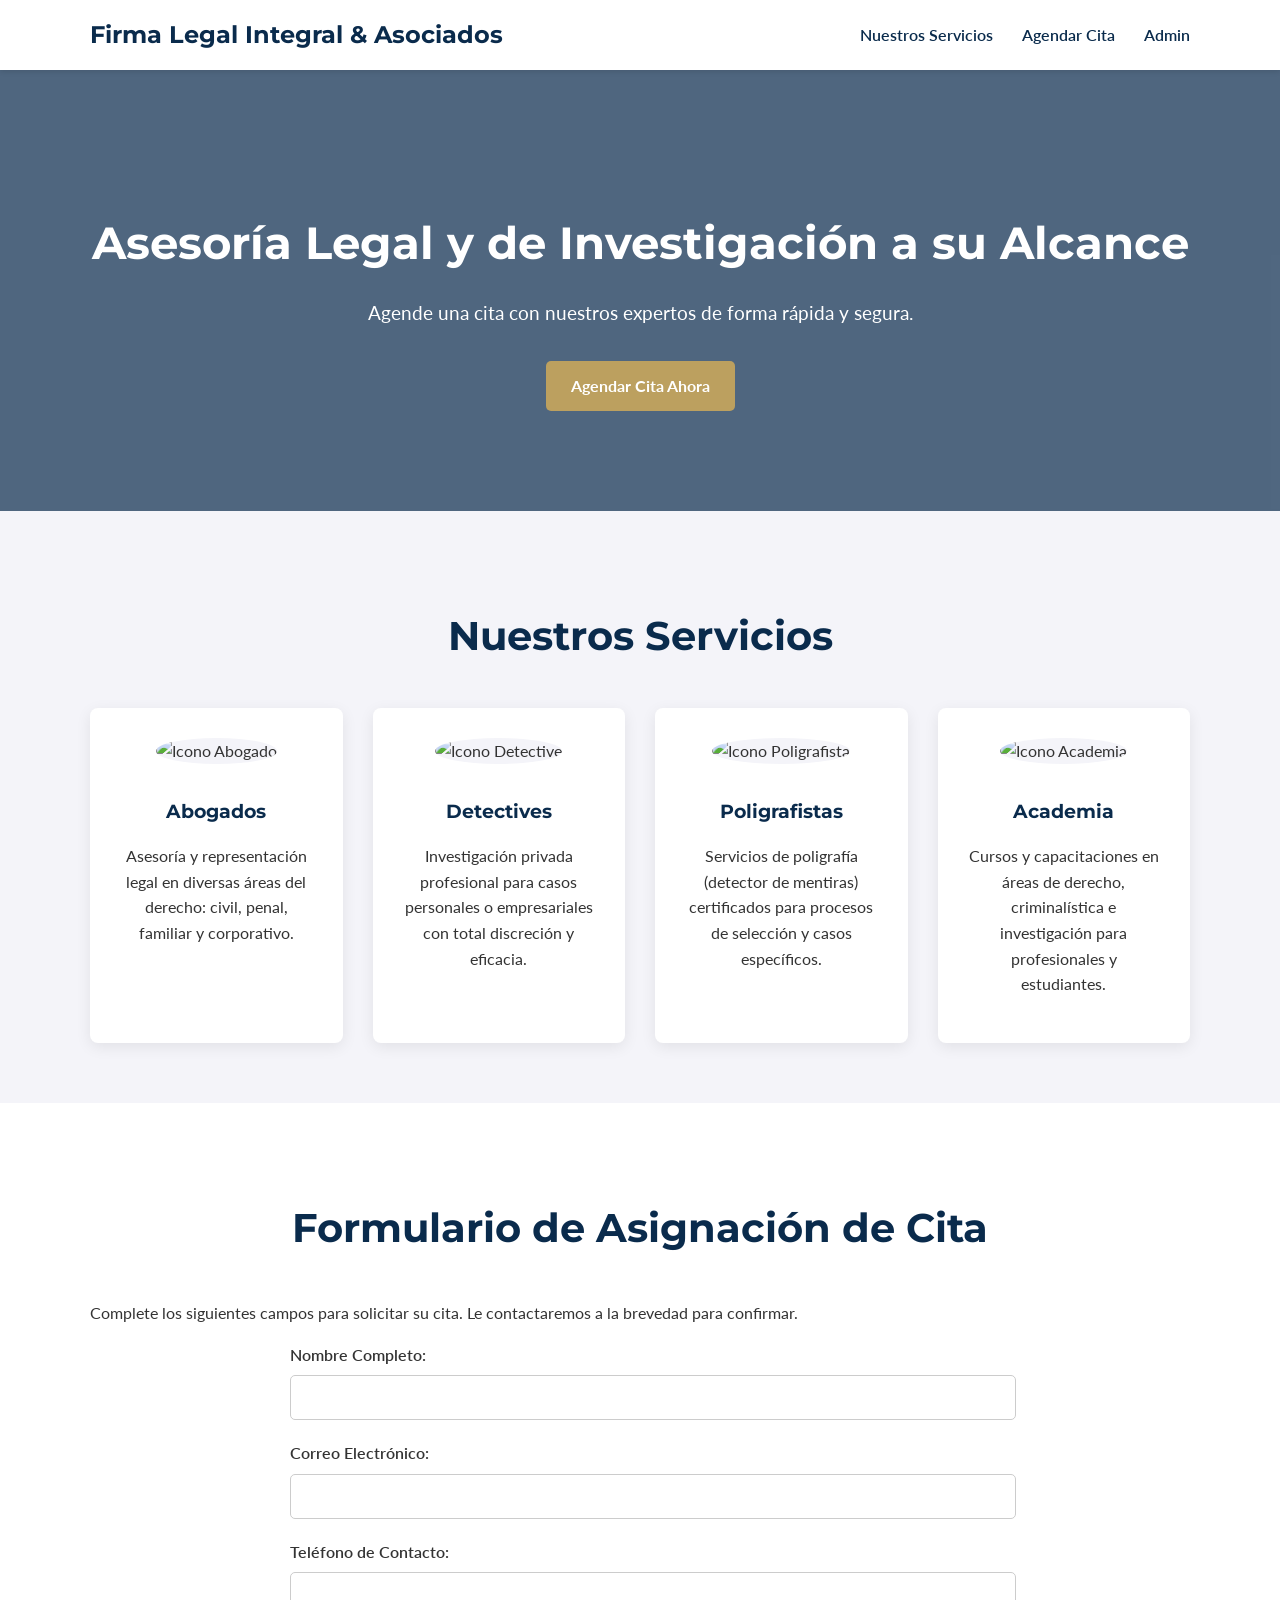
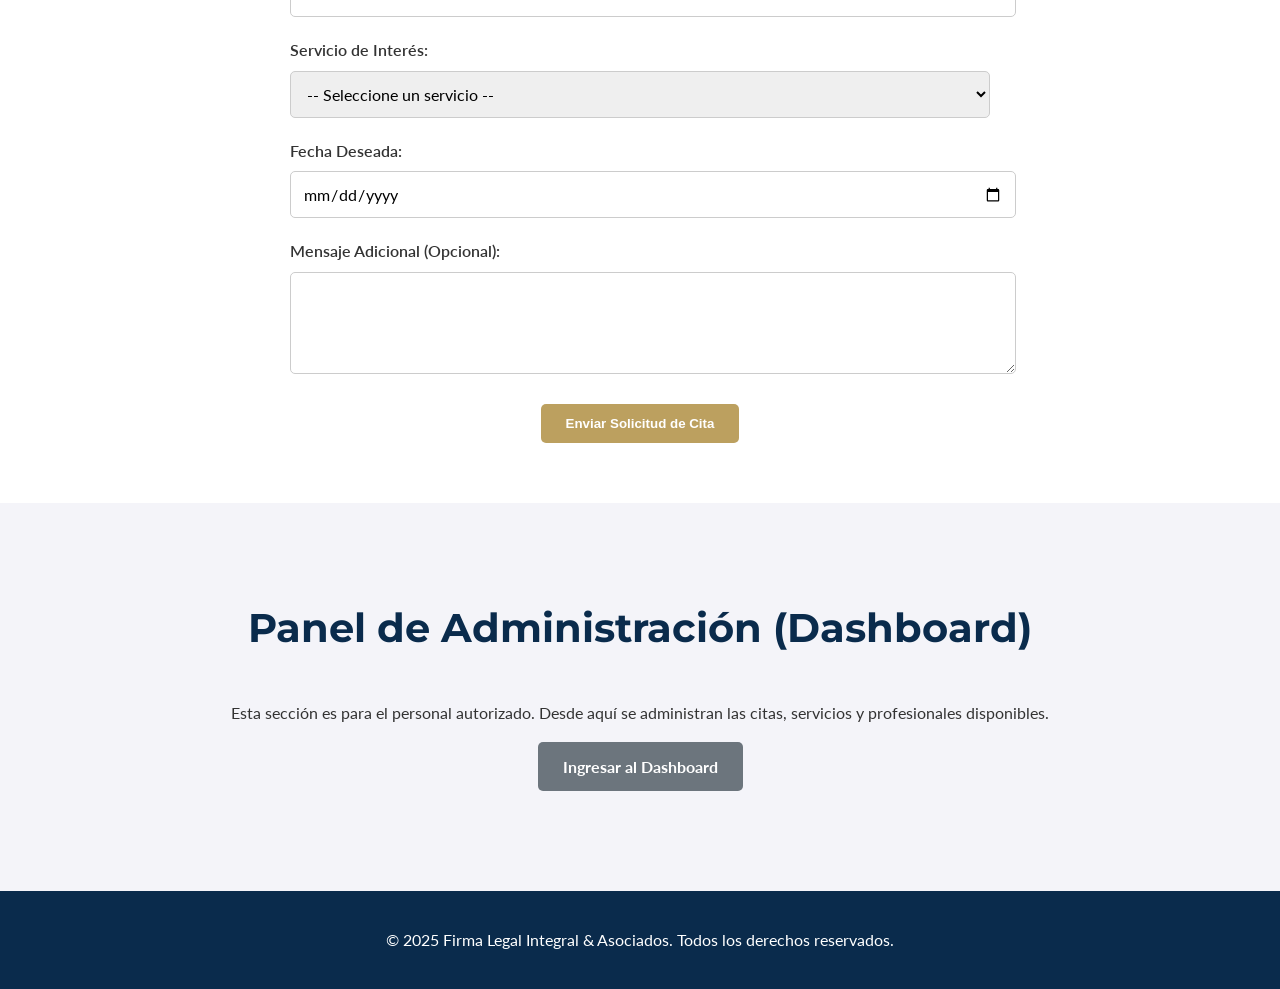
==== index.html @ b3f8add9 "Commit inicial: estructura base del proyecto" ====
<!DOCTYPE html>
<html lang="es">
<head>
    <meta charset="UTF-8">
    <meta name="viewport" content="width=device-width, initial-scale=1.0">
    <title>Firma de Abogados & Asociados - Asignación de Citas</title>
    <link rel="stylesheet" href="style.css">
    <link rel="preconnect" href="https://fonts.googleapis.com">
    <link rel="preconnect" href="https://fonts.gstatic.com" crossorigin>
    <link href="https://fonts.googleapis.com/css2?family=Lato:wght@400;700&family=Montserrat:wght@400;600;700&display=swap" rel="stylesheet">
</head>
<body>

    <header>
        <div class="container">
            <h1>Firma Legal Integral & Asociados</h1>
            <nav>
                <ul>
                    <li><a href="#services">Nuestros Servicios</a></li>
                    <li><a href="#booking">Agendar Cita</a></li>
                    <li><a href="#dashboard">Admin</a></li>
                </ul>
            </nav>
        </div>
    </header>

    <main>
        <section id="hero">
            <div class="container">
                <h2>Asesoría Legal y de Investigación a su Alcance</h2>
                <p>Agende una cita con nuestros expertos de forma rápida y segura.</p>
                <a href="#booking" class="btn btn-primary">Agendar Cita Ahora</a>
            </div>
        </section>

        <section id="services" class="container">
            <h2>Nuestros Servicios</h2>
            <div class="services-grid">
                <div class="service-card">
                    <img src="https://via.placeholder.com/80" alt="Icono Abogado">
                    <h3>Abogados</h3>
                    <p>Asesoría y representación legal en diversas áreas del derecho: civil, penal, familiar y corporativo.</p>
                </div>
                <div class="service-card">
                    <img src="https://via.placeholder.com/80" alt="Icono Detective">
                    <h3>Detectives</h3>
                    <p>Investigación privada profesional para casos personales o empresariales con total discreción y eficacia.</p>
                </div>
                <div class="service-card">
                    <img src="https://via.placeholder.com/80" alt="Icono Poligrafista">
                    <h3>Poligrafistas</h3>
                    <p>Servicios de poligrafía (detector de mentiras) certificados para procesos de selección y casos específicos.</p>
                </div>
                <div class="service-card">
                    <img src="https://via.placeholder.com/80" alt="Icono Academia">
                    <h3>Academia</h3>
                    <p>Cursos y capacitaciones en áreas de derecho, criminalística e investigación para profesionales y estudiantes.</p>
                </div>
            </div>
        </section>

        <section id="booking">
            <div class="container">
                <h2>Formulario de Asignación de Cita</h2>
                <p>Complete los siguientes campos para solicitar su cita. Le contactaremos a la brevedad para confirmar.</p>
                <form id="appointment-form">
                    <div class="form-group">
                        <label for="fullName">Nombre Completo:</label>
                        <input type="text" id="fullName" name="fullName" required>
                    </div>
                    <div class="form-group">
                        <label for="email">Correo Electrónico:</label>
                        <input type="email" id="email" name="email" required>
                    </div>
                    <div class="form-group">
                        <label for="phone">Teléfono de Contacto:</label>
                        <input type="tel" id="phone" name="phone" required>
                    </div>
                    <div class="form-group">
                        <label for="serviceType">Servicio de Interés:</label>
                        <select id="serviceType" name="serviceType" required>
                            <option value="" disabled selected>-- Seleccione un servicio --</option>
                            <option value="Abogado">Abogado</option>
                            <option value="Detective">Detectives</option>
                            <option value="Poligrafista">Poligrafistas</option>
                            <option value="Academia">Academia</option>
                        </select>
                    </div>
                    <div class="form-group">
                        <label for="appointmentDate">Fecha Deseada:</label>
                        <input type="date" id="appointmentDate" name="appointmentDate" required>
                    </div>
                    <div class="form-group">
                        <label for="message">Mensaje Adicional (Opcional):</label>
                        <textarea id="message" name="message" rows="4"></textarea>
                    </div>
                    <button type="submit" class="btn btn-primary">Enviar Solicitud de Cita</button>
                </form>
                <div id="form-feedback" class="hidden"></div>
            </div>
        </section>

        <section id="dashboard" class="container">
            <h2>Panel de Administración (Dashboard)</h2>
            <p>Esta sección es para el personal autorizado. Desde aquí se administran las citas, servicios y profesionales disponibles.</p>
            <a href="#" class="btn btn-secondary">Ingresar al Dashboard</a>
        </section>
    </main>

    <footer>
        <div class="container">
            <p>&copy; 2025 Firma Legal Integral & Asociados. Todos los derechos reservados.</p>
        </div>
    </footer>

    <script src="script.js"></script>
</body>
</html>
---- style.css ----
/* --- Global Styles & Variables --- */
:root {
    --primary-color: #0a2b4c; /* Azul oscuro corporativo */
    --secondary-color: #bca05f; /* Dorado/Ocre para acentos */
    --background-color: #f4f4f9; /* Gris muy claro */
    --text-color: #333;
    --white-color: #ffffff;
    --font-primary: 'Montserrat', sans-serif;
    --font-secondary: 'Lato', sans-serif;
}

body {
    margin: 0;
    padding: 0;
    font-family: var(--font-secondary);
    background-color: var(--background-color);
    color: var(--text-color);
    line-height: 1.6;
}

.container {
    max-width: 1100px;
    margin: 0 auto;
    padding: 0 20px;
}

h1, h2, h3 {
    font-family: var(--font-primary);
    color: var(--primary-color);
}

/* --- Header --- */
header {
    background: var(--white-color);
    padding: 1rem 0;
    box-shadow: 0 2px 5px rgba(0,0,0,0.1);
    position: sticky;
    top: 0;
    z-index: 1000;
}

header .container {
    display: flex;
    justify-content: space-between;
    align-items: center;
}

header h1 {
    font-size: 1.5rem;
    margin: 0;
}

header nav ul {
    margin: 0;
    padding: 0;
    list-style: none;
}

header nav ul li {
    display: inline-block;
    margin-left: 25px;
}

header nav a {
    text-decoration: none;
    color: var(--primary-color);
    font-weight: 600;
    transition: color 0.3s ease;
}

header nav a:hover {
    color: var(--secondary-color);
}

/* --- Hero Section --- */
#hero {
    background: url('https://images.unsplash.com/photo-1589216532372-1c2a36790049?q=80&w=2070&auto=format&fit=crop') no-repeat center center/cover;
    color: var(--white-color);
    text-align: center;
    padding: 100px 0;
    position: relative;
}

#hero::before {
    content: '';
    position: absolute;
    top: 0;
    left: 0;
    width: 100%;
    height: 100%;
    background-color: rgba(10, 43, 76, 0.7); /* Overlay oscuro */
}

#hero .container {
    position: relative;
    z-index: 2;
}

#hero h2 {
    font-size: 2.8rem;
    margin-bottom: 1rem;
    color: var(--white-color);
}

#hero p {
    font-size: 1.2rem;
    margin-bottom: 2rem;
}

/* --- Buttons --- */
.btn {
    display: inline-block;
    padding: 12px 25px;
    border-radius: 5px;
    text-decoration: none;
    font-weight: 700;
    transition: background-color 0.3s ease, transform 0.2s ease;
    cursor: pointer;
    border: none;
}

.btn-primary {
    background-color: var(--secondary-color);
    color: var(--white-color);
}

.btn-primary:hover {
    background-color: #a38b50;
    transform: translateY(-2px);
}

.btn-secondary {
    background-color: #6c757d;
    color: var(--white-color);
}

.btn-secondary:hover {
    background-color: #5a6268;
}

/* --- Services Section --- */
#services, #booking, #dashboard {
    padding: 60px 0;
}

#services h2, #booking h2, #dashboard h2 {
    text-align: center;
    font-size: 2.5rem;
    margin-bottom: 40px;
}

.services-grid {
    display: grid;
    grid-template-columns: repeat(auto-fit, minmax(250px, 1fr));
    gap: 30px;
}

.service-card {
    background: var(--white-color);
    padding: 30px;
    border-radius: 8px;
    text-align: center;
    box-shadow: 0 4px 15px rgba(0,0,0,0.08);
    transition: transform 0.3s ease, box-shadow 0.3s ease;
}

.service-card:hover {
    transform: translateY(-10px);
    box-shadow: 0 8px 25px rgba(0,0,0,0.12);
}

.service-card img {
    margin-bottom: 15px;
    border-radius: 50%;
    background: var(--background-color);
}

.service-card h3 {
    margin-bottom: 10px;
}

/* --- Booking Form --- */
#booking {
    background-color: var(--white-color);
}

#appointment-form {
    max-width: 700px;
    margin: 0 auto;
    display: flex;
    flex-direction: column;
    gap: 20px;
}

.form-group {
    display: flex;
    flex-direction: column;
}

.form-group label {
    margin-bottom: 8px;
    font-weight: 600;
}

.form-group input,
.form-group select,
.form-group textarea {
    width: 100%;
    padding: 12px;
    border: 1px solid #ccc;
    border-radius: 5px;
    font-family: var(--font-secondary);
    font-size: 1rem;
}

.form-group input:focus,
.form-group select:focus,
.form-group textarea:focus {
    outline: none;
    border-color: var(--primary-color);
    box-shadow: 0 0 5px rgba(10, 43, 76, 0.3);
}

#appointment-form button {
    align-self: center;
    margin-top: 10px;
}

/* --- Form Feedback Message --- */
.hidden {
    display: none;
}
#form-feedback {
    max-width: 700px;
    margin: 20px auto;
    padding: 15px;
    border-radius: 5px;
    text-align: center;
    font-weight: 600;
}
#form-feedback.success {
    background-color: #d4edda;
    color: #155724;
    border: 1px solid #c3e6cb;
}
#form-feedback.error {
    background-color: #f8d7da;
    color: #721c24;
    border: 1px solid #f5c6cb;
}

/* --- Dashboard Section --- */
#dashboard {
    text-align: center;
    background: var(--background-color);
}

/* --- Footer --- */
footer {
    background-color: var(--primary-color);
    color: var(--white-color);
    text-align: center;
    padding: 20px 0;
    margin-top: 40px;
}

/* --- Responsive Design --- */
@media (max-width: 768px) {
    header .container {
        flex-direction: column;
    }
    header h1 {
        margin-bottom: 10px;
    }
    #hero h2 {
        font-size: 2rem;
    }
}
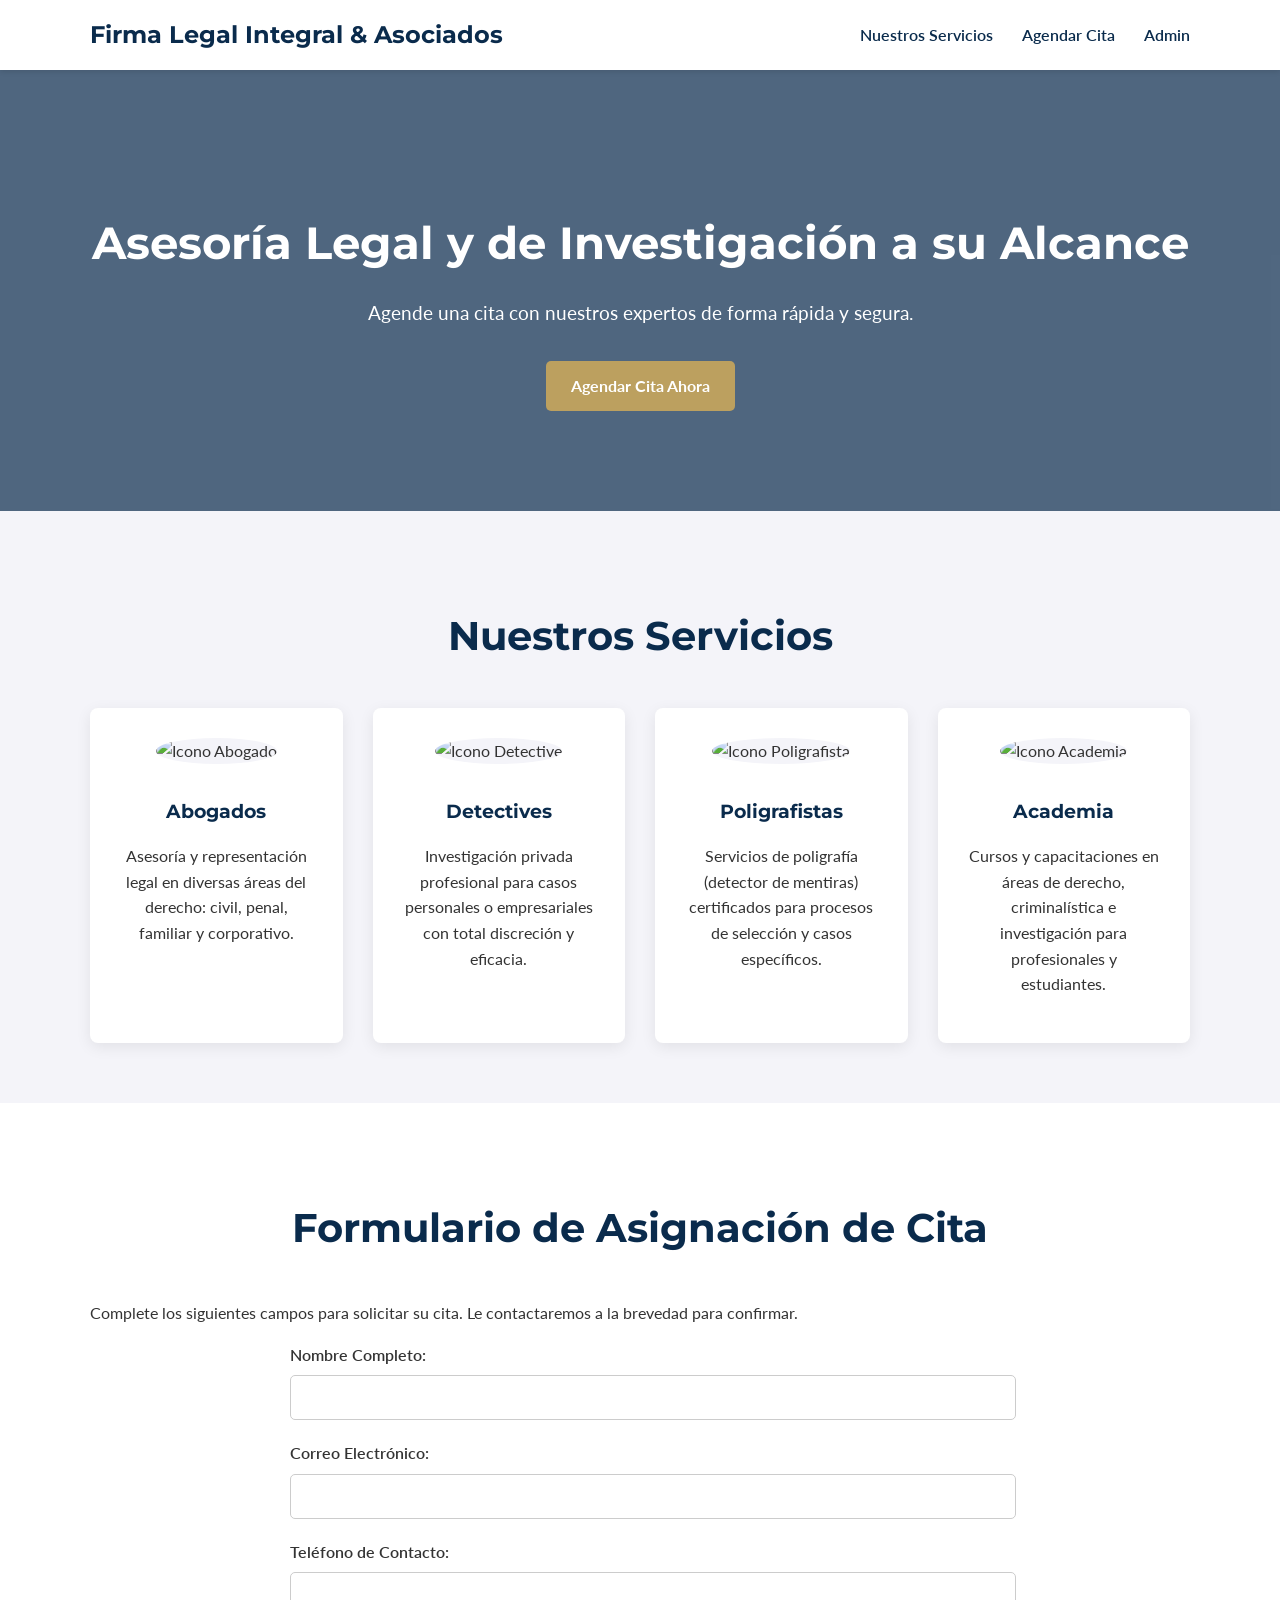
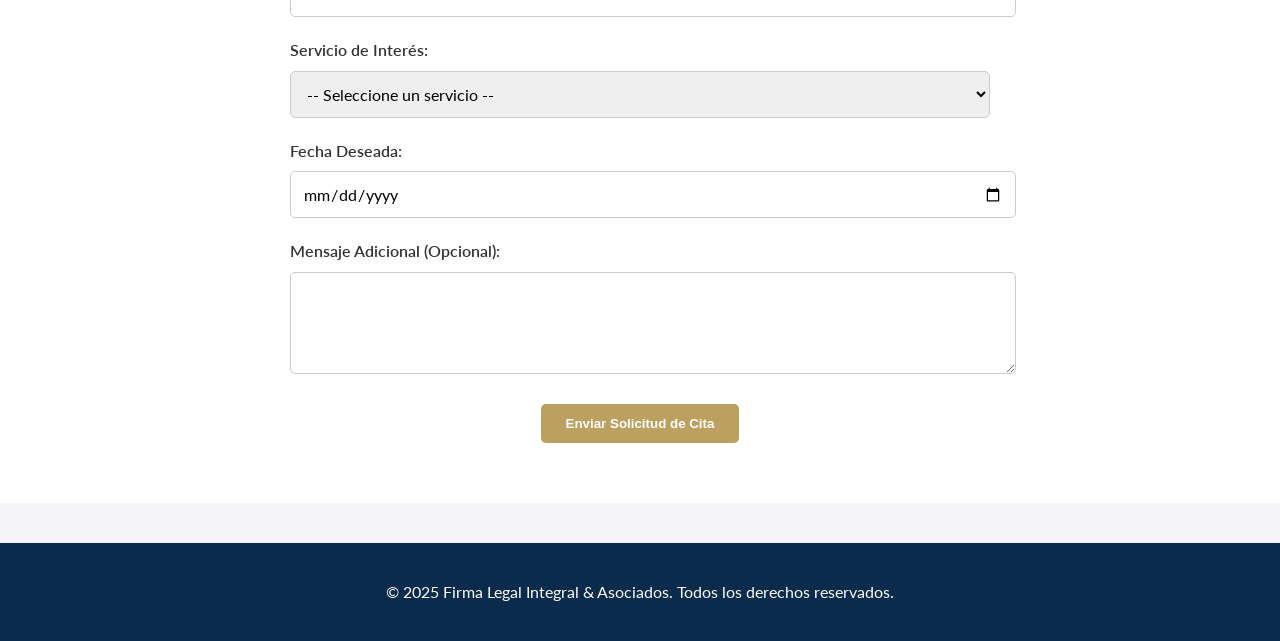
==== commit a9e0d5d6: "Primer avance del proyecto" ====
--- a/index.html
+++ b/index.html
@@ -18,7 +18,7 @@
                 <ul>
                     <li><a href="#services">Nuestros Servicios</a></li>
                     <li><a href="#booking">Agendar Cita</a></li>
-                    <li><a href="#dashboard">Admin</a></li>
+                    <li><a href="dashboard.html">Admin</a></li>
                 </ul>
             </nav>
         </div>
@@ -100,11 +100,7 @@
             </div>
         </section>
 
-        <section id="dashboard" class="container">
-            <h2>Panel de Administración (Dashboard)</h2>
-            <p>Esta sección es para el personal autorizado. Desde aquí se administran las citas, servicios y profesionales disponibles.</p>
-            <a href="#" class="btn btn-secondary">Ingresar al Dashboard</a>
-        </section>
+        
     </main>
 
     <footer>
--- a/style.css
+++ b/style.css
@@ -275,4 +275,148 @@
     #hero h2 {
         font-size: 2rem;
     }
+}
+/* Estilos específicos para la página de login */
+.login-page {
+    background-color: #f4f4f4; /* Un gris muy claro o el color de tu fondo */
+    margin: 0;
+}
+
+.login-wrapper {
+    display: flex;
+    justify-content: center; /* Centra horizontalmente */
+    align-items: center;     /* Centra verticalmente */
+    min-height: 100vh;       /* Usa todo el alto de la pantalla */
+}
+
+.login-card {
+    background: white;
+    padding: 2rem;
+    border-radius: 8px;      /* Bordes redondeados como en la imagen */
+    box-shadow: 0 4px 10px rgba(0,0,0,0.1); /* Sombra suave */
+    width: 100%;
+    max-width: 400px;        /* Evita que se estire demasiado */
+    text-align: center;
+}
+
+.login-card h2 {
+    color: #333;
+    margin-bottom: 1.5rem;
+}
+.back-home {
+    margin-top: 20px; /* Crea espacio arriba del contenedor */
+}
+.table-wrapper {
+    margin: 20px 0;
+    background: white;
+    padding: 20px;
+    border-radius: 8px;
+    box-shadow: 0 4px 6px rgba(0,0,0,0.1);
+}
+
+.admin-table {
+    width: 100%;
+    border-collapse: collapse;
+    text-align: left;
+}
+
+.admin-table th {
+    background-color: #f8f9fa;
+    color: #333;
+    padding: 12px;
+    border-bottom: 2px solid #dee2e6;
+}
+
+.admin-table td {
+    padding: 12px;
+    border-bottom: 1px solid #eee;
+}
+
+.admin-table tr:hover {
+    background-color: #f1f1f1; /* Efecto al pasar el mouse 🖱️ */
+}
+/* Contenedor del panel */
+.table-wrapper {
+    margin: 30px 0;
+    background: #ffffff;
+    padding: 25px;
+    border-radius: 12px;
+    box-shadow: 0 10px 25px rgba(0,0,0,0.05);
+    border: 1px solid #e0e0e0;
+}
+
+/* Tabla Estilo Legal */
+.admin-table {
+    width: 100%;
+    border-collapse: collapse;
+    font-family: 'Montserrat', sans-serif;
+}
+
+.admin-table thead tr {
+    background-color: #1a237e; /* Azul Oscuro Institucional */
+    color: #ffffff;
+    text-align: left;
+}
+
+.admin-table th {
+    padding: 15px;
+    font-weight: 600;
+    text-transform: uppercase;
+    font-size: 0.85rem;
+    letter-spacing: 1px;
+    border-bottom: 3px solid #d4af37; /* Detalle en Dorado */
+}
+
+.admin-table td {
+    padding: 15px;
+    border-bottom: 1px solid #f0f0f0;
+    color: #444;
+    font-size: 0.95rem;
+}
+
+.admin-table tr:hover {
+    background-color: #f8f9ff; /* Efecto sutil al pasar el mouse */
+}
+
+/* Botones de acción */
+.btn-sm {
+    padding: 6px 12px;
+    font-size: 0.8rem;
+    border-radius: 4px;
+    transition: all 0.3s ease;
+}
+
+.btn-danger:hover {
+    background-color: #c62828;
+    transform: translateY(-1px);
+}
+/* Estilo para la tabla de administración */
+.admin-table {
+    width: 100%;
+    border-collapse: collapse;
+    margin-top: 20px;
+    background: white;
+    border-radius: 8px 8px 0 0;
+    overflow: hidden; /* Para que las esquinas redondeadas funcionen */
+}
+
+.admin-table thead tr {
+    background-color: #0a2b4c; /* Azul corporativo */
+    color: white;
+    text-align: left;
+}
+
+.admin-table th, .admin-table td {
+    padding: 15px;
+    border-bottom: 1px solid #ddd;
+}
+
+.admin-table th {
+    border-bottom: 3px solid #bca05f; /* Detalle Dorado */
+    text-transform: uppercase;
+    font-size: 0.85rem;
+}
+
+.admin-table tr:hover {
+    background-color: #f9f9f9; /* Resaltado al pasar el mouse */
 }
